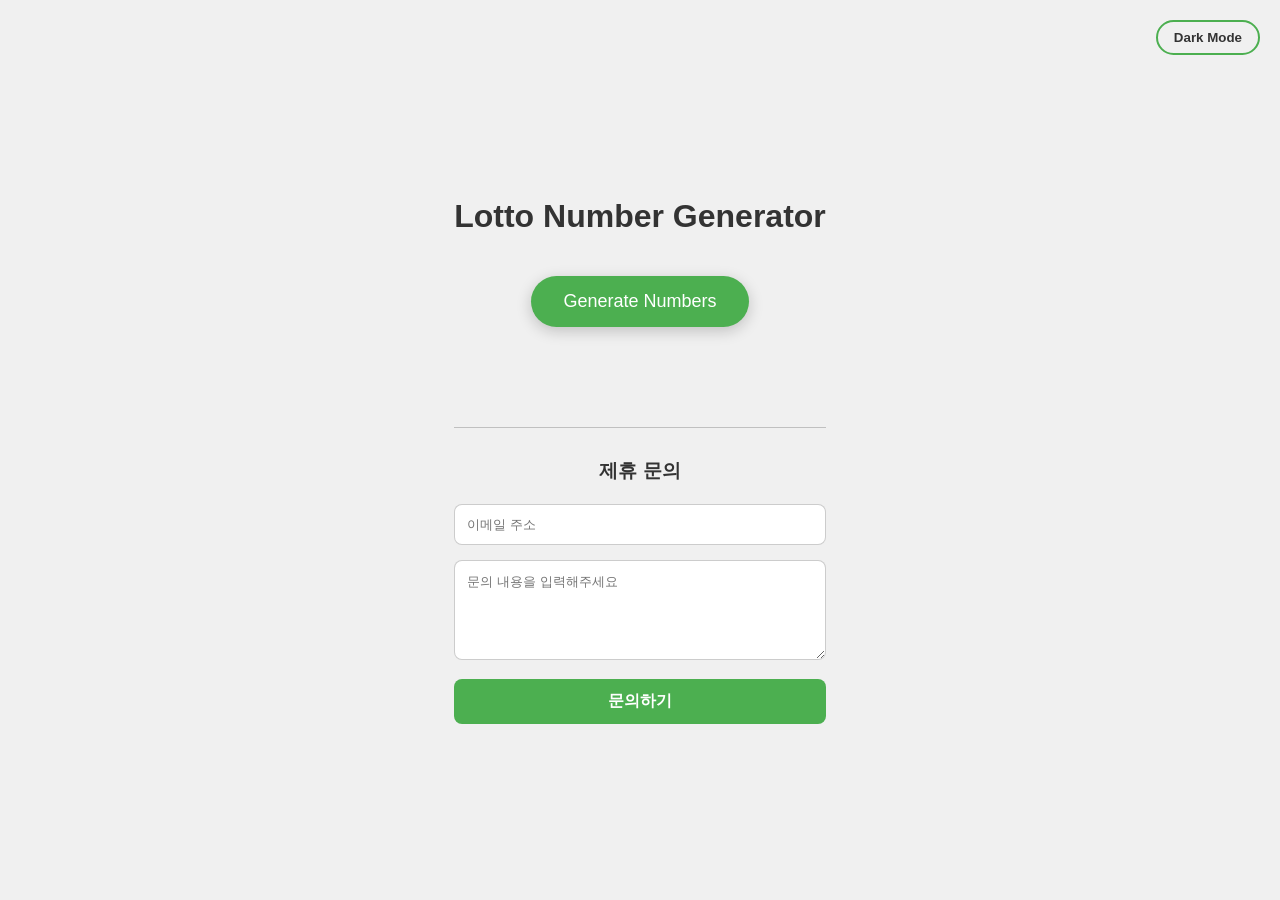
==== index.html @ 14fa4cee "feat: Add Google AdSense" ====
<!DOCTYPE html>
<html lang="en">
<head>
    <meta charset="UTF-8">
    <meta name="viewport" content="width=device-width, initial-scale=1.0">
    <title>Lotto Number Generator</title>
    <link rel="stylesheet" href="style.css">
    <meta name="google-adsense-account" content="ca-pub-5274749114692650">
    <script async src="https://pagead2.googlesyndication.com/pagead/js/adsbygoogle.js?client=ca-pub-5274749114692650"
     crossorigin="anonymous"></script>
</head>
<body>
    <div class="theme-toggle">
        <button id="toggle-btn">Dark Mode</button>
    </div>
    <div class="container">
        <h1>Lotto Number Generator</h1>
        <button id="generate">Generate Numbers</button>
        <div id="numbers" class="numbers-container"></div>

        <div class="contact-section">
            <hr>
            <h3>제휴 문의</h3>
            <form action="https://formspree.io/f/mqeyyezv" method="POST" id="contact-form">
                <div class="form-group">
                    <input type="email" name="email" placeholder="이메일 주소" required>
                </div>
                <div class="form-group">
                    <textarea name="message" placeholder="문의 내용을 입력해주세요" required></textarea>
                </div>
                <button type="submit" id="submit-btn">문의하기</button>
            </form>
        </div>
        <div id="disqus_thread"></div>
    </div>
    <script>
        /**
        *  RECOMMENDED CONFIGURATION VARIABLES: EDIT AND UNCOMMENT THE SECTION BELOW TO INSERT DYNAMIC VALUES FROM YOUR PLATFORM OR CMS.
        *  LEARN WHY DEFINING THESE VARIABLES IS IMPORTANT: https://disqus.com/admin/universalcode/#configuration-variables    */
        /*
        var disqus_config = function () {
        this.page.url = PAGE_URL;  // Replace PAGE_URL with your page's canonical URL variable
        this.page.identifier = PAGE_IDENTIFIER; // Replace PAGE_IDENTIFIER with your page's unique identifier variable
        };
        */
        (function() { // DON'T EDIT BELOW THIS LINE
            var d = document, s = d.createElement('script');
            s.src = 'https://lotto2.disqus.com/embed.js';
            s.setAttribute('data-timestamp', +new Date());
            (d.head || d.body).appendChild(s);
        })();
    </script>
    <noscript>Please enable JavaScript to view the <a href="https://disqus.com/?ref_noscript">comments powered by Disqus.</a></noscript>
    <script src="main.js"></script>
</body>
</html>
---- style.css ----
:root {
    --bg-color: #f0f0f0;
    --container-bg: transparent;
    --text-color: #333;
    --button-bg: #4CAF50;
    --button-text: white;
    --number-bg: #fff;
    --number-text: #333;
    --shadow: rgba(0,0,0,0.2);
}

body.dark-mode {
    --bg-color: #1a1a1a;
    --text-color: #f0f0f0;
    --button-bg: #2e7d32;
    --button-text: #e0e0e0;
    --number-bg: #333;
    --number-text: #fff;
    --shadow: rgba(255,255,255,0.1);
}

body {
    font-family: 'Segoe UI', Tahoma, Geneva, Verdana, sans-serif;
    display: flex;
    justify-content: center;
    align-items: center;
    min-height: 100vh;
    margin: 0;
    background-color: var(--bg-color);
    color: var(--text-color);
    transition: background-color 0.3s, color 0.3s;
}

.container {
    text-align: center;
    padding: 2rem;
    background-color: var(--container-bg);
    border-radius: 15px;
}

.theme-toggle {
    position: absolute;
    top: 20px;
    right: 20px;
}

#toggle-btn {
    background: none;
    border: 2px solid var(--button-bg);
    color: var(--text-color);
    padding: 8px 16px;
    cursor: pointer;
    border-radius: 20px;
    font-weight: bold;
    transition: all 0.3s;
}

#toggle-btn:hover {
    background-color: var(--button-bg);
    color: var(--button-text);
}

button#generate {
    background-color: var(--button-bg);
    color: var(--button-text);
    padding: 15px 32px;
    font-size: 18px;
    margin: 20px 0;
    cursor: pointer;
    border-radius: 30px;
    border: none;
    box-shadow: 0 4px 15px var(--shadow);
    transition: transform 0.1s, box-shadow 0.3s;
}

button#generate:active {
    transform: scale(0.95);
}

.numbers-container {
    display: flex;
    justify-content: center;
    flex-wrap: wrap;
    gap: 10px;
    margin-top: 30px;
}

.number {
    width: 60px;
    height: 60px;
    background-color: var(--number-bg);
    color: var(--number-text);
    border-radius: 50%;
    display: flex;
    justify-content: center;
    align-items: center;
    font-size: 24px;
    font-weight: bold;
    box-shadow: 0 4px 8px var(--shadow);
    transition: all 0.3s;
}

.contact-section {
    margin-top: 50px;
    text-align: left;
    max-width: 400px;
    margin-left: auto;
    margin-right: auto;
}

.contact-section hr {
    border: 0;
    border-top: 1px solid var(--shadow);
    margin-bottom: 30px;
}

.contact-section h3 {
    text-align: center;
    margin-bottom: 20px;
}

.form-group {
    margin-bottom: 15px;
}

.form-group input, .form-group textarea {
    width: 100%;
    padding: 12px;
    border: 1px solid var(--shadow);
    border-radius: 8px;
    background-color: var(--number-bg);
    color: var(--text-color);
    box-sizing: border-box;
    font-family: inherit;
}

.form-group textarea {
    height: 100px;
    resize: vertical;
}

#submit-btn {
    width: 100%;
    background-color: var(--button-bg);
    color: var(--button-text);
    padding: 12px;
    border: none;
    border-radius: 8px;
    cursor: pointer;
    font-size: 16px;
    font-weight: bold;
    transition: opacity 0.3s;
}

#submit-btn:hover {
    opacity: 0.9;
}
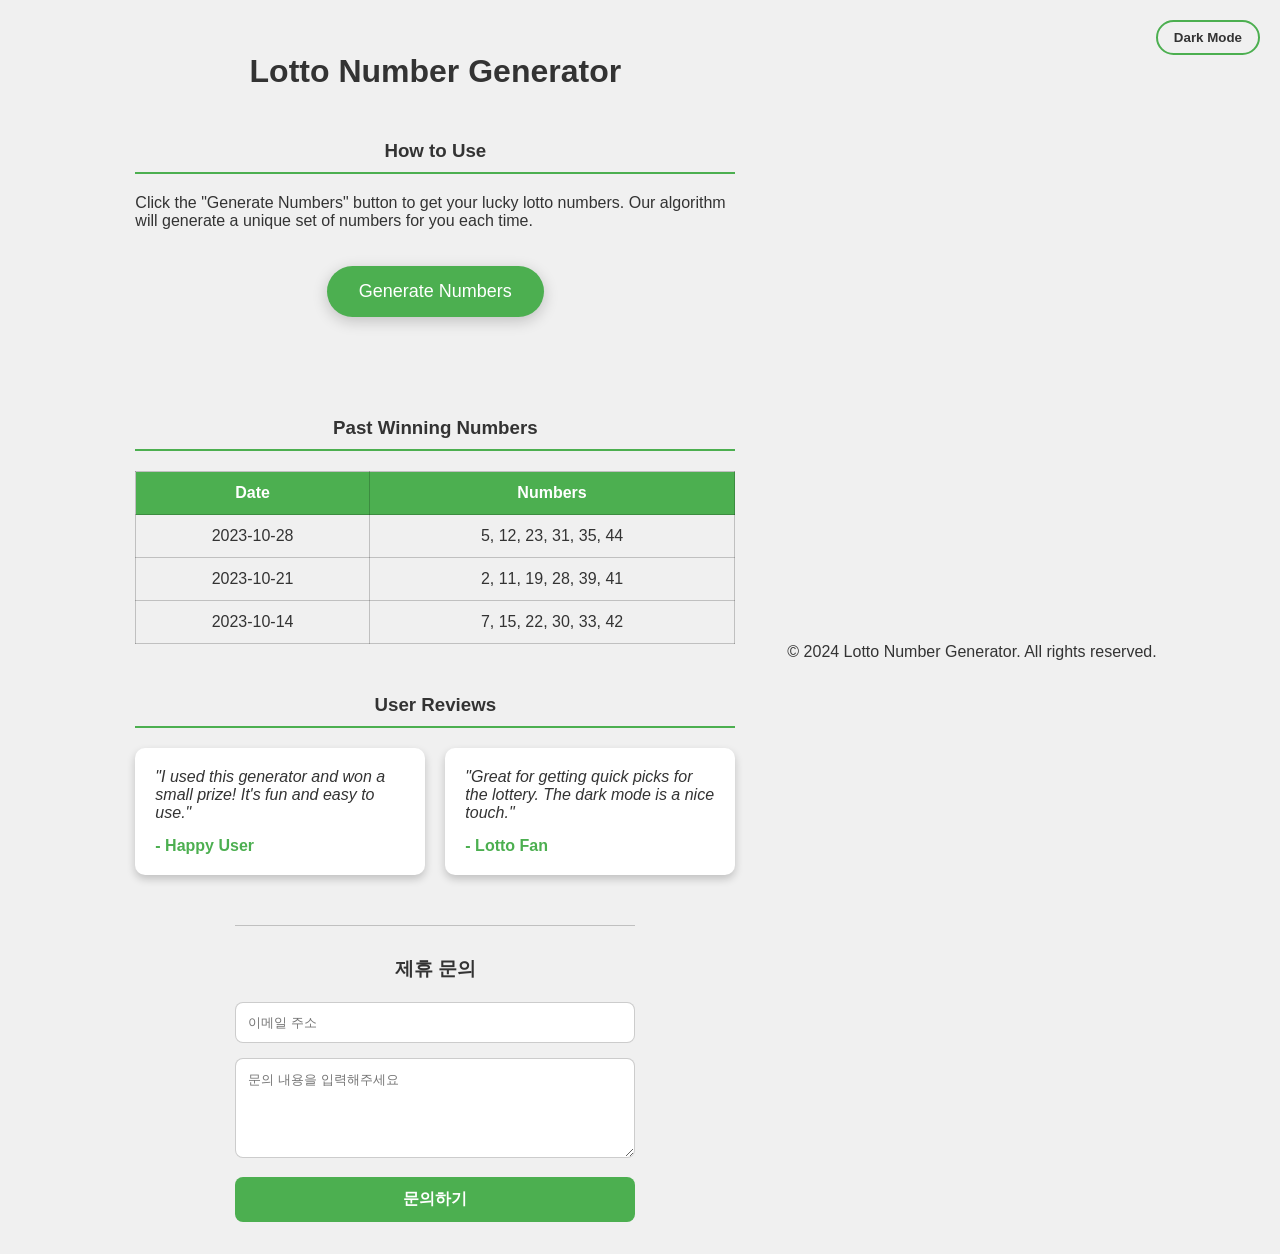
==== commit 2698a33e: "feat: Improve site content for AdSense approval" ====
--- a/index.html
+++ b/index.html
@@ -16,8 +16,54 @@
     </div>
     <div class="container">
         <h1>Lotto Number Generator</h1>
+        
+        <div class="content-section">
+            <h3>How to Use</h3>
+            <p>Click the "Generate Numbers" button to get your lucky lotto numbers. Our algorithm will generate a unique set of numbers for you each time.</p>
+        </div>
+
         <button id="generate">Generate Numbers</button>
         <div id="numbers" class="numbers-container"></div>
+
+        <div class="content-section">
+            <h3>Past Winning Numbers</h3>
+            <table id="winning-numbers-table">
+                <thead>
+                    <tr>
+                        <th>Date</th>
+                        <th>Numbers</th>
+                    </tr>
+                </thead>
+                <tbody>
+                    <tr>
+                        <td>2023-10-28</td>
+                        <td>5, 12, 23, 31, 35, 44</td>
+                    </tr>
+                    <tr>
+                        <td>2023-10-21</td>
+                        <td>2, 11, 19, 28, 39, 41</td>
+                    </tr>
+                    <tr>
+                        <td>2023-10-14</td>
+                        <td>7, 15, 22, 30, 33, 42</td>
+                    </tr>
+                </tbody>
+            </table>
+        </div>
+
+        <div class="content-section">
+            <h3>User Reviews</h3>
+            <div class="reviews-container">
+                <div class="review">
+                    <p>"I used this generator and won a small prize! It's fun and easy to use."</p>
+                    <span>- Happy User</span>
+                </div>
+                <div class="review">
+                    <p>"Great for getting quick picks for the lottery. The dark mode is a nice touch."</p>
+                    <span>- Lotto Fan</span>
+                </div>
+            </div>
+        </div>
 
         <div class="contact-section">
             <hr>
@@ -34,6 +80,11 @@
         </div>
         <div id="disqus_thread"></div>
     </div>
+    
+    <footer>
+        <p>&copy; 2024 Lotto Number Generator. All rights reserved.</p>
+    </footer>
+
     <script>
         /**
         *  RECOMMENDED CONFIGURATION VARIABLES: EDIT AND UNCOMMENT THE SECTION BELOW TO INSERT DYNAMIC VALUES FROM YOUR PLATFORM OR CMS.
--- a/style.css
+++ b/style.css
@@ -156,3 +156,68 @@
 #submit-btn:hover {
     opacity: 0.9;
 }
+
+.content-section {
+    margin-top: 50px;
+    text-align: left;
+    max-width: 600px;
+    margin-left: auto;
+    margin-right: auto;
+}
+
+.content-section h3 {
+    text-align: center;
+    margin-bottom: 20px;
+    border-bottom: 2px solid var(--button-bg);
+    padding-bottom: 10px;
+}
+
+#winning-numbers-table {
+    width: 100%;
+    border-collapse: collapse;
+    margin-top: 20px;
+}
+
+#winning-numbers-table th, #winning-numbers-table td {
+    border: 1px solid var(--shadow);
+    padding: 12px;
+    text-align: center;
+}
+
+#winning-numbers-table th {
+    background-color: var(--button-bg);
+    color: var(--button-text);
+}
+
+.reviews-container {
+    display: flex;
+    gap: 20px;
+    justify-content: center;
+    flex-wrap: wrap;
+}
+
+.review {
+    background-color: var(--number-bg);
+    padding: 20px;
+    border-radius: 10px;
+    box-shadow: 0 4px 8px var(--shadow);
+    flex-basis: 250px;
+    flex-grow: 1;
+}
+
+.review p {
+    font-style: italic;
+    margin: 0 0 15px 0;
+}
+
+.review span {
+    font-weight: bold;
+    color: var(--button-bg);
+}
+
+footer {
+    text-align: center;
+    margin-top: 50px;
+    padding: 20px;
+    color: var(--text-color);
+}
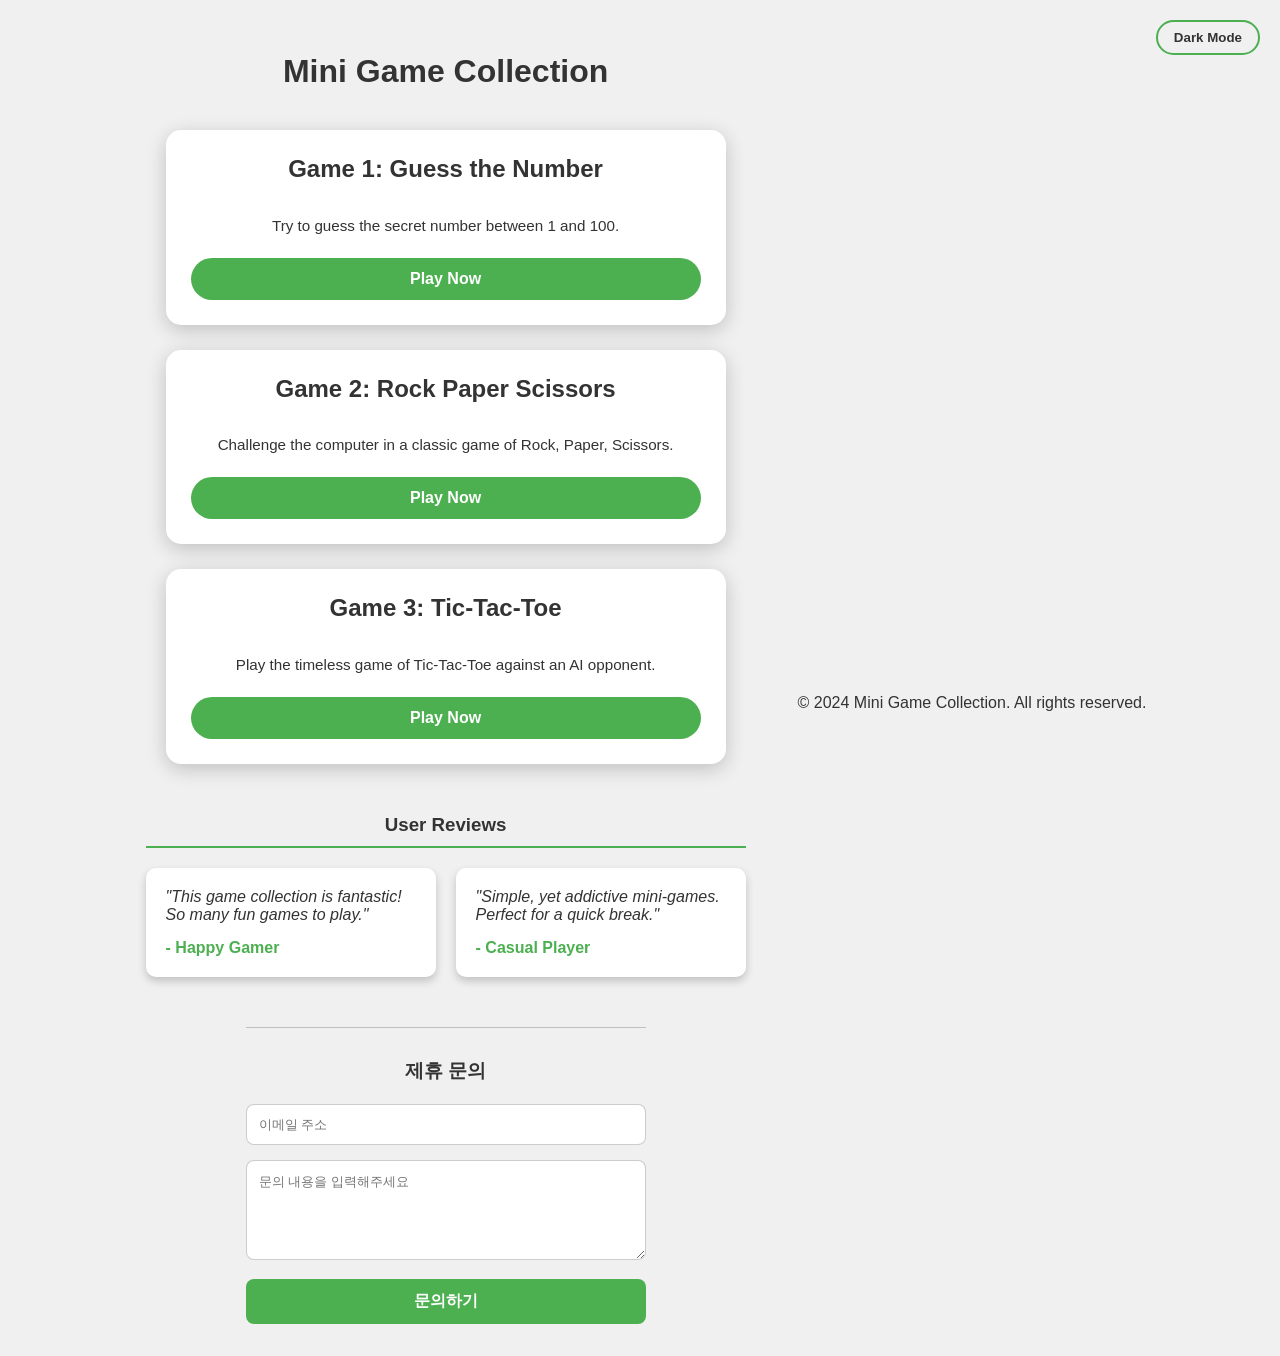
==== commit 98139267: "feat: Transform site to Game Collection" ====
--- a/index.html
+++ b/index.html
@@ -4,63 +4,62 @@
 <head>
     <meta charset="UTF-8">
     <meta name="viewport" content="width=device-width, initial-scale=1.0">
-    <title>Lotto Number Generator</title>
+    <title>Mini Game Collection</title>
     <link rel="stylesheet" href="style.css">
     <meta name="google-adsense-account" content="ca-pub-5274749114692650">
     <script async src="https://pagead2.googlesyndication.com/pagead/js/adsbygoogle.js?client=ca-pub-5274749114692650"
      crossorigin="anonymous"></script>
+    <!-- Google tag (gtag.js) -->
+    <script async src="https://www.googletagmanager.com/gtag/js?id=G-4E1YSG5PYL"></script>
+    <script>
+      window.dataLayer = window.dataLayer || [];
+      function gtag(){dataLayer.push(arguments);}
+      gtag('js', new Date());
+      gtag('config', 'G-4E1YSG5PYL');
+    </script>
+    <script type="text/javascript">
+        (function(c,l,a,r,i,t,y){
+            c[a]=c[a]||function(){(c[a].q=c[a].q||[]).push(arguments)};
+            t=l.createElement(r);t.async=1;t.src="https://www.clarity.ms/tag/"+i;
+            y=l.getElementsByTagName(r)[0];y.parentNode.insertBefore(t,y);
+        })(window, document, "clarity", "script", "vx0a7gvvnm");
+    </script>
 </head>
 <body>
     <div class="theme-toggle">
         <button id="toggle-btn">Dark Mode</button>
     </div>
     <div class="container">
-        <h1>Lotto Number Generator</h1>
+        <h1>Mini Game Collection</h1>
         
-        <div class="content-section">
-            <h3>How to Use</h3>
-            <p>Click the "Generate Numbers" button to get your lucky lotto numbers. Our algorithm will generate a unique set of numbers for you each time.</p>
-        </div>
-
-        <button id="generate">Generate Numbers</button>
-        <div id="numbers" class="numbers-container"></div>
-
-        <div class="content-section">
-            <h3>Past Winning Numbers</h3>
-            <table id="winning-numbers-table">
-                <thead>
-                    <tr>
-                        <th>Date</th>
-                        <th>Numbers</th>
-                    </tr>
-                </thead>
-                <tbody>
-                    <tr>
-                        <td>2023-10-28</td>
-                        <td>5, 12, 23, 31, 35, 44</td>
-                    </tr>
-                    <tr>
-                        <td>2023-10-21</td>
-                        <td>2, 11, 19, 28, 39, 41</td>
-                    </tr>
-                    <tr>
-                        <td>2023-10-14</td>
-                        <td>7, 15, 22, 30, 33, 42</td>
-                    </tr>
-                </tbody>
-            </table>
+        <div class="game-list">
+            <div class="game-card">
+                <h3>Game 1: Guess the Number</h3>
+                <p>Try to guess the secret number between 1 and 100.</p>
+                <a href="#" class="play-button">Play Now</a>
+            </div>
+            <div class="game-card">
+                <h3>Game 2: Rock Paper Scissors</h3>
+                <p>Challenge the computer in a classic game of Rock, Paper, Scissors.</p>
+                <a href="#" class="play-button">Play Now</a>
+            </div>
+            <div class="game-card">
+                <h3>Game 3: Tic-Tac-Toe</h3>
+                <p>Play the timeless game of Tic-Tac-Toe against an AI opponent.</p>
+                <a href="#" class="play-button">Play Now</a>
+            </div>
         </div>
 
         <div class="content-section">
             <h3>User Reviews</h3>
             <div class="reviews-container">
                 <div class="review">
-                    <p>"I used this generator and won a small prize! It's fun and easy to use."</p>
-                    <span>- Happy User</span>
+                    <p>"This game collection is fantastic! So many fun games to play."</p>
+                    <span>- Happy Gamer</span>
                 </div>
                 <div class="review">
-                    <p>"Great for getting quick picks for the lottery. The dark mode is a nice touch."</p>
-                    <span>- Lotto Fan</span>
+                    <p>"Simple, yet addictive mini-games. Perfect for a quick break."</p>
+                    <span>- Casual Player</span>
                 </div>
             </div>
         </div>
@@ -82,7 +81,7 @@
     </div>
     
     <footer>
-        <p>&copy; 2024 Lotto Number Generator. All rights reserved.</p>
+        <p>&copy; 2024 Mini Game Collection. All rights reserved.</p>
     </footer>
 
     <script>
@@ -103,6 +102,5 @@
         })();
     </script>
     <noscript>Please enable JavaScript to view the <a href="https://disqus.com/?ref_noscript">comments powered by Disqus.</a></noscript>
-    <script src="main.js"></script>
 </body>
 </html>
--- a/style.css
+++ b/style.css
@@ -61,44 +61,61 @@
     color: var(--button-text);
 }
 
-button#generate {
-    background-color: var(--button-bg);
-    color: var(--button-text);
-    padding: 15px 32px;
-    font-size: 18px;
-    margin: 20px 0;
-    cursor: pointer;
-    border-radius: 30px;
-    border: none;
-    box-shadow: 0 4px 15px var(--shadow);
-    transition: transform 0.1s, box-shadow 0.3s;
-}
-
-button#generate:active {
-    transform: scale(0.95);
-}
-
-.numbers-container {
+.game-list {
+    display: grid;
+    grid-template-columns: repeat(auto-fit, minmax(280px, 1fr));
+    gap: 25px;
+    margin-top: 40px;
+    padding: 0 20px;
+}
+
+.game-card {
+    background-color: var(--number-bg);
+    padding: 25px;
+    border-radius: 15px;
+    box-shadow: 0 5px 20px var(--shadow);
+    text-align: center;
+    transition: transform 0.3s, box-shadow 0.3s;
     display: flex;
-    justify-content: center;
-    flex-wrap: wrap;
-    gap: 10px;
-    margin-top: 30px;
-}
-
-.number {
-    width: 60px;
-    height: 60px;
-    background-color: var(--number-bg);
-    color: var(--number-text);
-    border-radius: 50%;
-    display: flex;
-    justify-content: center;
-    align-items: center;
-    font-size: 24px;
-    font-weight: bold;
-    box-shadow: 0 4px 8px var(--shadow);
-    transition: all 0.3s;
+    flex-direction: column;
+    justify-content: space-between;
+}
+
+.game-card:hover {
+    transform: translateY(-5px);
+    box-shadow: 0 8px 25px var(--shadow);
+}
+
+.game-card h3 {
+    color: var(--text-color);
+    margin-top: 0;
+    margin-bottom: 15px;
+    font-size: 1.5em;
+}
+
+.game-card p {
+    color: var(--text-color);
+    font-size: 0.95em;
+    line-height: 1.6;
+    flex-grow: 1;
+    margin-bottom: 20px;
+}
+
+.play-button {
+    display: inline-block;
+    background-color: var(--button-bg);
+    color: var(--button-text);
+    padding: 12px 25px;
+    border-radius: 25px;
+    text-decoration: none;
+    font-weight: bold;
+    font-size: 1em;
+    transition: background-color 0.3s, transform 0.1s;
+}
+
+.play-button:hover {
+    background-color: #388e3c; /* A slightly darker shade of green */
+    transform: translateY(-2px);
 }
 
 .contact-section {
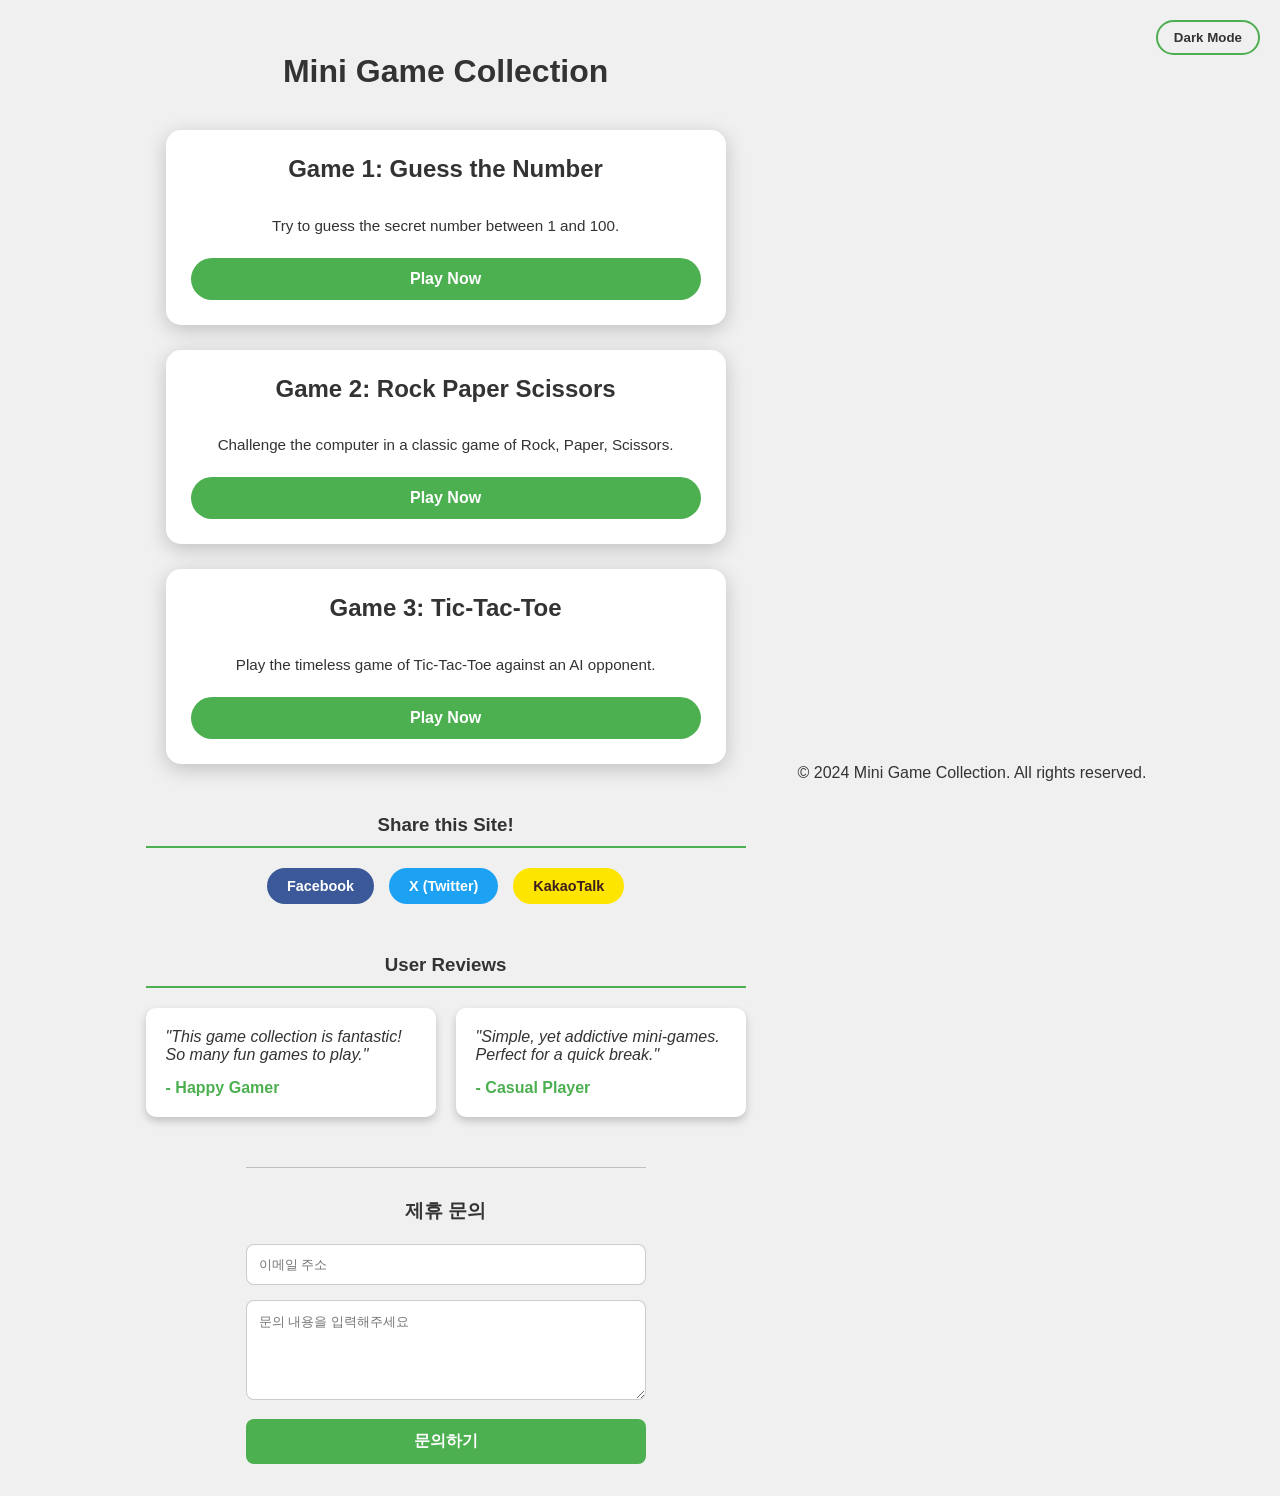
==== commit 02d06f59: "feat: Add social media sharing functionality" ====
--- a/index.html
+++ b/index.html
@@ -24,6 +24,10 @@
             y=l.getElementsByTagName(r)[0];y.parentNode.insertBefore(t,y);
         })(window, document, "clarity", "script", "vx0a7gvvnm");
     </script>
+    <script src="https://developers.kakao.com/sdk/js/kakao.js"></script>
+    <script>
+        Kakao.init('YOUR_JAVASCRIPT_KEY'); // Replace with your Kakao JavaScript key
+    </script>
 </head>
 <body>
     <div class="theme-toggle">
@@ -36,17 +40,26 @@
             <div class="game-card">
                 <h3>Game 1: Guess the Number</h3>
                 <p>Try to guess the secret number between 1 and 100.</p>
-                <a href="#" class="play-button">Play Now</a>
+                <a href="guess-the-number.html" class="play-button">Play Now</a>
             </div>
             <div class="game-card">
                 <h3>Game 2: Rock Paper Scissors</h3>
                 <p>Challenge the computer in a classic game of Rock, Paper, Scissors.</p>
-                <a href="#" class="play-button">Play Now</a>
+                <a href="rock-paper-scissors.html" class="play-button">Play Now</a>
             </div>
             <div class="game-card">
                 <h3>Game 3: Tic-Tac-Toe</h3>
                 <p>Play the timeless game of Tic-Tac-Toe against an AI opponent.</p>
-                <a href="#" class="play-button">Play Now</a>
+                <a href="tic-tac-toe.html" class="play-button">Play Now</a>
+            </div>
+        </div>
+
+        <div class="content-section">
+            <h3>Share this Site!</h3>
+            <div class="share-buttons">
+                <button class="share-button facebook" data-share="facebook">Facebook</button>
+                <button class="share-button twitter" data-share="twitter">X (Twitter)</button>
+                <button class="share-button kakaotalk" data-share="kakaotalk">KakaoTalk</button>
             </div>
         </div>
 
@@ -102,5 +115,56 @@
         })();
     </script>
     <noscript>Please enable JavaScript to view the <a href="https://disqus.com/?ref_noscript">comments powered by Disqus.</a></noscript>
+
+    <script>
+        const shareButtons = document.querySelectorAll('.share-button');
+        const pageTitle = "Mini Game Collection";
+        const pageUrl = window.location.href;
+
+        shareButtons.forEach(button => {
+            button.addEventListener('click', () => {
+                const platform = button.dataset.share;
+                let shareUrl = '';
+
+                switch (platform) {
+                    case 'facebook':
+                        shareUrl = `https://www.facebook.com/sharer/sharer.php?u=${encodeURIComponent(pageUrl)}`;
+                        window.open(shareUrl, '_blank', 'width=600,height=400');
+                        break;
+                    case 'twitter':
+                        shareUrl = `https://twitter.com/intent/tweet?url=${encodeURIComponent(pageUrl)}&text=${encodeURIComponent(pageTitle)}`;
+                        window.open(shareUrl, '_blank', 'width=600,height=400');
+                        break;
+                    case 'kakaotalk':
+                        if (Kakao && Kakao.isInitialized()) {
+                            Kakao.Share.sendDefault({
+                                objectType: 'feed',
+                                content: {
+                                    title: pageTitle,
+                                    description: 'Check out this awesome collection of mini-games!',
+                                    imageUrl: 'https://lily-0110.github.io/jocoding-vibe-coding/social_share_image.png', // Replace with an actual image URL
+                                    link: {
+                                        mobileWebUrl: pageUrl,
+                                        webUrl: pageUrl,
+                                    },
+                                },
+                                buttons: [
+                                    {
+                                        title: 'Go to Website',
+                                        link: {
+                                            mobileWebUrl: pageUrl,
+                                            webUrl: pageUrl,
+                                        },
+                                    },
+                                ],
+                            });
+                        } else {
+                            alert('KakaoTalk SDK not initialized. Please check your JavaScript key.');
+                        }
+                        break;
+                }
+            });
+        });
+    </script>
 </body>
 </html>
--- a/style.css
+++ b/style.css
@@ -118,6 +118,57 @@
     transform: translateY(-2px);
 }
 
+.share-buttons {
+    display: flex;
+    justify-content: center;
+    gap: 15px;
+    margin-top: 20px;
+    flex-wrap: wrap;
+}
+
+.share-button {
+    background-color: var(--button-bg);
+    color: var(--button-text);
+    padding: 10px 20px;
+    border: none;
+    border-radius: 25px;
+    cursor: pointer;
+    font-size: 0.9em;
+    font-weight: bold;
+    transition: background-color 0.3s, transform 0.1s;
+    display: flex;
+    align-items: center;
+    gap: 8px;
+}
+
+.share-button:hover {
+    transform: translateY(-2px);
+    opacity: 0.9;
+}
+
+/* Specific colors for branding */
+.share-button.facebook {
+    background-color: #3b5998;
+}
+.share-button.facebook:hover {
+    background-color: #2d4373;
+}
+
+.share-button.twitter {
+    background-color: #1DA1F2;
+}
+.share-button.twitter:hover {
+    background-color: #0c85d0;
+}
+
+.share-button.kakaotalk {
+    background-color: #FEE500;
+    color: #3C1E1E; /* Dark text for bright background */
+}
+.share-button.kakaotalk:hover {
+    background-color: #e0cd00;
+}
+
 .contact-section {
     margin-top: 50px;
     text-align: left;
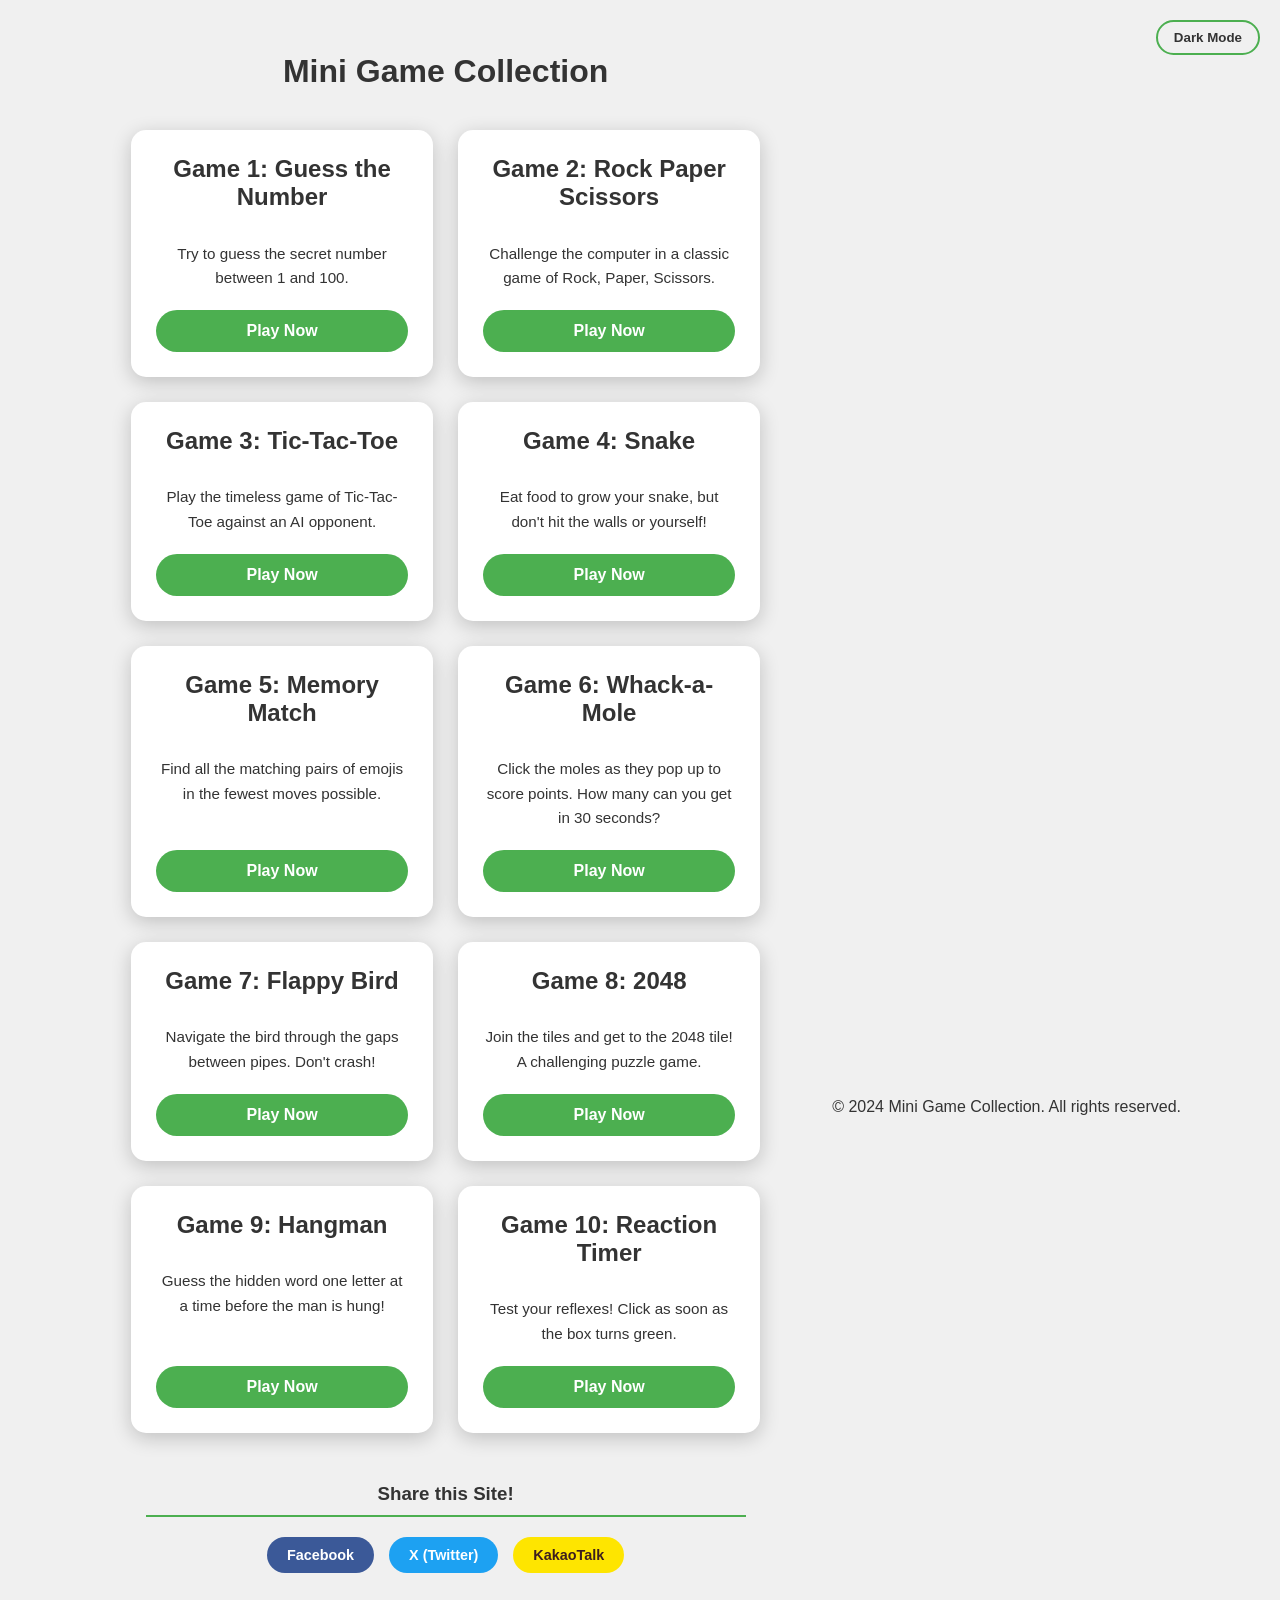
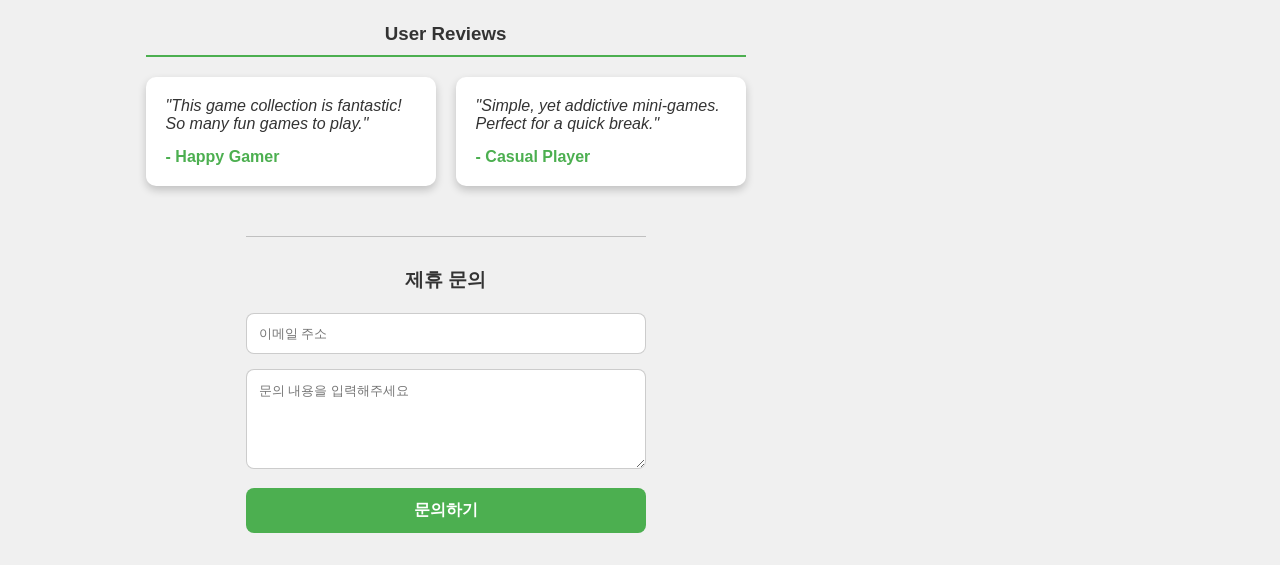
==== commit f1dbb8a1: "feat: Add 7 new games to the collection and update game list" ====
--- a/index.html
+++ b/index.html
@@ -51,6 +51,41 @@
                 <h3>Game 3: Tic-Tac-Toe</h3>
                 <p>Play the timeless game of Tic-Tac-Toe against an AI opponent.</p>
                 <a href="tic-tac-toe.html" class="play-button">Play Now</a>
+            </div>
+            <div class="game-card">
+                <h3>Game 4: Snake</h3>
+                <p>Eat food to grow your snake, but don't hit the walls or yourself!</p>
+                <a href="snake.html" class="play-button">Play Now</a>
+            </div>
+            <div class="game-card">
+                <h3>Game 5: Memory Match</h3>
+                <p>Find all the matching pairs of emojis in the fewest moves possible.</p>
+                <a href="memory-match.html" class="play-button">Play Now</a>
+            </div>
+            <div class="game-card">
+                <h3>Game 6: Whack-a-Mole</h3>
+                <p>Click the moles as they pop up to score points. How many can you get in 30 seconds?</p>
+                <a href="whack-a-mole.html" class="play-button">Play Now</a>
+            </div>
+            <div class="game-card">
+                <h3>Game 7: Flappy Bird</h3>
+                <p>Navigate the bird through the gaps between pipes. Don't crash!</p>
+                <a href="flappy-bird.html" class="play-button">Play Now</a>
+            </div>
+            <div class="game-card">
+                <h3>Game 8: 2048</h3>
+                <p>Join the tiles and get to the 2048 tile! A challenging puzzle game.</p>
+                <a href="2048.html" class="play-button">Play Now</a>
+            </div>
+            <div class="game-card">
+                <h3>Game 9: Hangman</h3>
+                <p>Guess the hidden word one letter at a time before the man is hung!</p>
+                <a href="hangman.html" class="play-button">Play Now</a>
+            </div>
+            <div class="game-card">
+                <h3>Game 10: Reaction Timer</h3>
+                <p>Test your reflexes! Click as soon as the box turns green.</p>
+                <a href="reaction-timer.html" class="play-button">Play Now</a>
             </div>
         </div>
 
